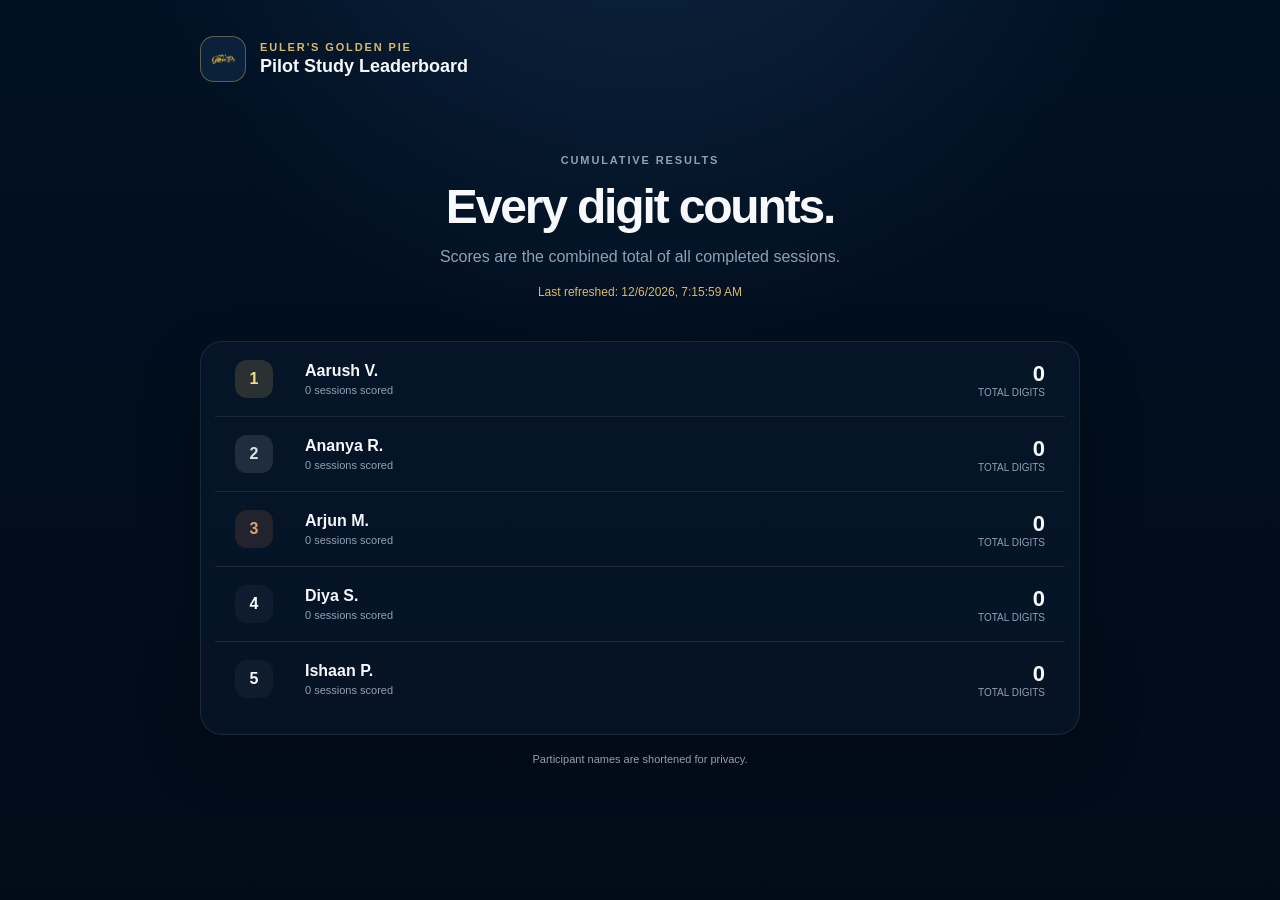
==== leaderboard-view.html @ 7e374f7e "Add files via upload" ====
<!DOCTYPE html>
<html lang="en">
<head>
  <meta charset="UTF-8">
  <meta name="viewport" content="width=device-width, initial-scale=1.0">
  <meta name="theme-color" content="#011023">
  <title>EGP Leaderboard</title>
  <link rel="icon" href="assets/favicon.png">
  <link rel="stylesheet" href="style.css">
</head>
<body class="public-page">
  <main class="public-shell">
    <div class="public-brand">
      <div class="brand-mark">
        <img src="assets/logo.png" alt="" onerror="this.style.display='none';this.nextElementSibling.style.display='grid';">
        <span class="fallback-logo">EGP</span>
      </div>
      <div>
        <p class="eyebrow">Euler's Golden Pie</p>
        <h1>Pilot Study Leaderboard</h1>
      </div>
    </div>

    <section class="public-hero">
      <p class="eyebrow">Cumulative Results</p>
      <h2>Every digit counts.</h2>
      <p>Scores are the combined total of all completed sessions.</p>
      <div id="publicUpdated" class="public-updated">Loading latest results…</div>
    </section>

    <section class="public-leaderboard-card">
      <div id="publicState" class="state-card">Loading leaderboard…</div>
      <div id="publicLeaderboardList" class="leaderboard-list public-list hidden"></div>
    </section>

    <p class="privacy-note">Participant names are shortened for privacy.</p>
  </main>

  <script src="config.js"></script>
  <script src="api.js"></script>
  <script src="public-leaderboard.js"></script>
</body>
</html>
---- style.css ----
:root{
  --bg:#011023;--panel:#081c32;--panel2:#0b233d;--line:rgba(255,255,255,.09);
  --text:#f7f9fc;--muted:#91a0b5;--gold:#d9b96d;--green:#35d07f;
  --yellow:#f1bd4b;--red:#ff646f;--shadow:0 24px 60px rgba(0,0,0,.28)
}
*{box-sizing:border-box}
body{margin:0;background:radial-gradient(circle at 50% -20%,rgba(45,91,137,.3),transparent 42%),linear-gradient(#011023,#020c19);color:var(--text);font-family:Inter,-apple-system,BlinkMacSystemFont,"Segoe UI",sans-serif;min-height:100vh}
button,input,select{font:inherit}
button{cursor:pointer}
.topbar{height:82px;padding:0 clamp(18px,5vw,72px);display:flex;align-items:center;justify-content:space-between;border-bottom:1px solid var(--line);background:rgba(1,16,35,.86);backdrop-filter:blur(18px);position:sticky;top:0;z-index:10}
.brand,.public-brand{display:flex;gap:14px;align-items:center}
.brand-mark{width:46px;height:46px;border-radius:14px;border:1px solid rgba(217,185,109,.4);display:grid;place-items:center;background:#0b2139}
.brand-mark img{width:35px;height:35px;object-fit:contain}.fallback-logo{display:none;color:var(--gold);font-size:12px;font-weight:900}
.eyebrow{margin:0;color:var(--gold);font-size:11px;font-weight:850;letter-spacing:.17em;text-transform:uppercase}
h1{margin:3px 0 0;font-size:18px}
.top-actions{display:flex;gap:10px;align-items:center}
.connection-badge{display:flex;gap:8px;align-items:center;border:1px solid var(--line);padding:8px 12px;border-radius:999px;color:var(--muted);font-size:12px}
.status-dot{width:8px;height:8px;border-radius:50%;background:#8390a2}.connection-badge.online .status-dot{background:var(--green)}.connection-badge.demo .status-dot{background:var(--yellow)}.connection-badge.offline .status-dot{background:var(--red)}
.icon-button{width:40px;height:40px;border-radius:12px;border:1px solid var(--line);background:rgba(255,255,255,.04);color:white;font-size:22px}
.shell{width:min(1180px,calc(100% - 32px));margin:28px auto 70px}
.main-tabs{display:inline-flex;padding:5px;background:rgba(255,255,255,.04);border:1px solid var(--line);border-radius:15px;margin-bottom:18px}
.main-tab{border:0;border-radius:11px;padding:11px 22px;color:var(--muted);background:transparent;font-weight:750}.main-tab.active{color:#07111e;background:linear-gradient(135deg,#edd18d,#caa65b)}
.tab-panel{display:none}.tab-panel.active{display:block}
.hero-panel{padding:30px;border:1px solid var(--line);border-radius:24px;background:linear-gradient(135deg,rgba(14,43,73,.96),rgba(5,20,38,.96));display:flex;justify-content:space-between;gap:24px;align-items:center;box-shadow:var(--shadow)}
.hero-panel h2,.public-hero h2{font-size:clamp(30px,4vw,48px);margin:9px 0 10px;letter-spacing:-.045em}.hero-copy,.public-hero p{color:var(--muted);margin:0;line-height:1.6}
.date-card,.public-link-box{min-width:255px;background:rgba(1,13,28,.55);border:1px solid var(--line);border-radius:16px;padding:16px}.date-card label,.public-link-box label,.field-label{display:block;color:var(--muted);font-size:11px;font-weight:800;letter-spacing:.12em;text-transform:uppercase;margin-bottom:8px}
.date-card input,.field-input,.public-link-box input,.search-input{width:100%;background:rgba(255,255,255,.04);border:1px solid var(--line);border-radius:11px;padding:12px;color:var(--text);outline:none;color-scheme:dark}.date-card input:focus,.field-input:focus,.search-input:focus{border-color:rgba(217,185,109,.65);box-shadow:0 0 0 3px rgba(217,185,109,.08)}
.public-link-box>div{display:flex;gap:8px}.public-link-box input{min-width:0}
.stats-grid{display:grid;grid-template-columns:repeat(5,1fr);gap:12px;margin:16px 0}
.stat-card{background:rgba(8,28,50,.82);border:1px solid var(--line);border-radius:17px;padding:19px}.stat-card span{display:block;color:var(--muted);font-size:11px;text-transform:uppercase;letter-spacing:.12em}.stat-card strong{display:block;font-size:31px;margin:8px 0 3px}.stat-card small{color:#718198}.present-accent{border-left:3px solid var(--green)}.late-accent{border-left:3px solid var(--yellow)}.absent-accent{border-left:3px solid var(--red)}
.workspace,.score-entry-card,.leaderboard-card,.daily-card,.public-leaderboard-card{background:rgba(6,22,40,.86);border:1px solid var(--line);border-radius:22px;box-shadow:var(--shadow)}
.toolbar{padding:17px;display:flex;gap:12px;justify-content:space-between;border-bottom:1px solid var(--line)}.search-input{max-width:570px}.toolbar-actions{display:flex;gap:8px}
.primary-button,.secondary-button,.ghost-button{border-radius:11px;padding:11px 15px;font-weight:780;border:1px solid transparent}.primary-button{background:linear-gradient(135deg,#edd18d,#caa65b);color:#07111e}.primary-button:disabled{opacity:.45;cursor:not-allowed}.secondary-button{background:rgba(217,185,109,.11);color:#f2d994;border-color:rgba(217,185,109,.25)}.ghost-button{background:transparent;color:var(--muted);border-color:var(--line)}.full-width{width:100%;margin-top:18px}
.section-heading{padding:22px 22px 12px;display:flex;justify-content:space-between;align-items:center}.section-heading h3{margin:0 0 5px;font-size:17px}.section-heading p{margin:0;color:var(--muted);font-size:12px}.compact-heading{padding:0 0 20px}.leaderboard-heading{padding-bottom:18px}
.participant-list{padding:0 12px 16px}.participant-card{display:flex;align-items:center;justify-content:space-between;gap:20px;padding:15px 10px;border-bottom:1px solid var(--line)}.participant-card:last-child{border-bottom:0}.participant-identity{display:flex;gap:12px;align-items:center}.avatar{width:42px;height:42px;border-radius:12px;background:#102e4e;border:1px solid var(--line);display:grid;place-items:center;color:var(--gold);font-weight:850;font-size:12px}.participant-name{margin:0 0 4px;font-size:15px}.participant-id{margin:0;color:var(--muted);font-size:11px}
.status-group{display:grid;grid-template-columns:repeat(3,112px);gap:8px}.status-button{height:41px;border-radius:10px;border:1px solid var(--line);background:rgba(255,255,255,.025);color:var(--muted);font-size:12px;font-weight:760}.status-button.present.active{background:rgba(53,208,127,.15);border-color:rgba(53,208,127,.5);color:#dfffee}.status-button.late.active{background:rgba(241,189,75,.15);border-color:rgba(241,189,75,.5);color:#fff2ce}.status-button.absent.active{background:rgba(255,100,111,.14);border-color:rgba(255,100,111,.5);color:#ffe1e4}
.action-bar{margin-top:14px;padding:15px 20px;border:1px solid var(--line);border-radius:17px;background:rgba(6,22,40,.92);display:flex;justify-content:space-between;align-items:center}.action-bar strong,.action-bar span{display:block}.action-bar span{color:var(--muted);font-size:11px;margin-top:4px}
.leaderboard-layout{display:grid;grid-template-columns:360px 1fr;gap:16px;margin-top:16px}.score-entry-card{padding:22px}.field-label{margin-top:15px}.info-note{margin-top:12px;padding:11px;border:1px solid rgba(217,185,109,.25);border-radius:10px;background:rgba(217,185,109,.08);color:#f2d994;font-size:12px}
.leaderboard-list{padding:0 14px 18px}.rank-row{display:grid;grid-template-columns:58px 1fr auto;align-items:center;gap:12px;padding:15px 10px;border-bottom:1px solid var(--line)}.rank-row:last-child{border-bottom:0}.rank-badge{width:38px;height:38px;border-radius:12px;background:rgba(255,255,255,.04);display:grid;place-items:center;font-weight:900}.rank-row.top-1 .rank-badge{background:rgba(217,185,109,.18);color:#f5d983}.rank-row.top-2 .rank-badge{background:rgba(190,199,210,.14);color:#dce3ec}.rank-row.top-3 .rank-badge{background:rgba(183,119,74,.16);color:#dda172}.rank-name{font-weight:780}.rank-sub{color:var(--muted);font-size:11px;margin-top:4px}.rank-score{text-align:right}.rank-score strong{font-size:22px}.rank-score span{display:block;color:var(--muted);font-size:10px;text-transform:uppercase}
.daily-card{margin-top:16px}.daily-score-list{padding:0 20px 18px}.daily-row{display:grid;grid-template-columns:1fr auto auto;gap:12px;padding:12px 0;border-bottom:1px solid var(--line);align-items:center}.daily-row:last-child{border-bottom:0}.daily-row button{padding:7px 10px}
.state-card{text-align:center;padding:52px 20px;color:var(--muted)}.hidden{display:none!important}
.toast{position:fixed;z-index:100;top:94px;left:50%;transform:translate(-50%,-15px);opacity:0;background:#0c263f;border:1px solid var(--line);border-radius:12px;padding:12px 16px;box-shadow:var(--shadow);transition:.2s}.toast.show{opacity:1;transform:translate(-50%,0)}
.public-page{padding:36px 16px}.public-shell{width:min(880px,100%);margin:auto}.public-brand{margin-bottom:28px}.public-hero{text-align:center;padding:42px 20px}.public-updated{margin-top:16px;color:var(--gold);font-size:12px}.public-leaderboard-card{overflow:hidden}.public-list .rank-row{padding:18px 20px}.privacy-note{text-align:center;color:var(--muted);font-size:11px;margin-top:18px}
@media(max-width:900px){.leaderboard-layout{grid-template-columns:1fr}.stats-grid{grid-template-columns:repeat(3,1fr)}.participant-card{flex-direction:column;align-items:flex-start}.status-group{width:100%;grid-template-columns:repeat(3,1fr)}}
@media(max-width:650px){.topbar{padding:0 14px}.connection-badge span:last-child{display:none}.shell{width:calc(100% - 18px);margin-top:16px}.hero-panel{flex-direction:column;align-items:stretch;padding:23px}.date-card,.public-link-box{min-width:0}.stats-grid{grid-template-columns:repeat(2,1fr)}.stat-card:last-child{grid-column:span 2}.toolbar{flex-direction:column}.toolbar-actions{display:grid;grid-template-columns:1fr 1fr}.main-tabs{display:flex}.main-tab{flex:1}.action-bar{gap:10px}.action-bar .primary-button{min-width:155px}.daily-row{grid-template-columns:1fr auto}.daily-row button{grid-column:1/-1}.public-link-box>div{flex-direction:column}}
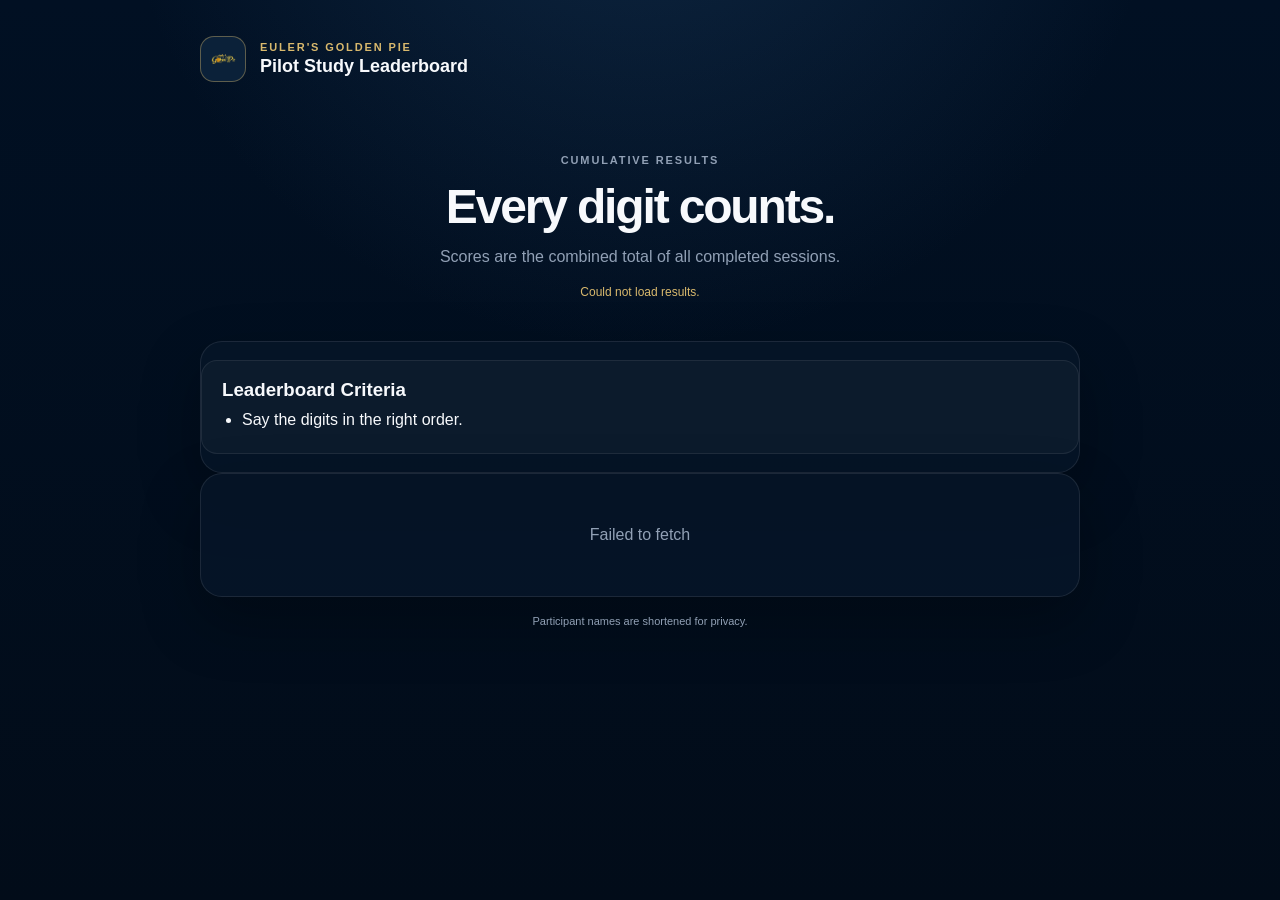
==== commit 25df4a95: "Add files via upload" ====
--- a/leaderboard-view.html
+++ b/leaderboard-view.html
@@ -28,6 +28,16 @@
       <div id="publicUpdated" class="public-updated">Loading latest results…</div>
     </section>
 
+
+    <section class="public-leaderboard-card">
+      <div class="criteria-card">
+        <h3>Leaderboard Criteria</h3>
+        <ul>
+          <li>Say the digits in the right order.</li>
+        </ul>
+      </div>
+    </section>
+
     <section class="public-leaderboard-card">
       <div id="publicState" class="state-card">Loading leaderboard…</div>
       <div id="publicLeaderboardList" class="leaderboard-list public-list hidden"></div>
--- a/style.css
+++ b/style.css
@@ -43,3 +43,15 @@
 .public-page{padding:36px 16px}.public-shell{width:min(880px,100%);margin:auto}.public-brand{margin-bottom:28px}.public-hero{text-align:center;padding:42px 20px}.public-updated{margin-top:16px;color:var(--gold);font-size:12px}.public-leaderboard-card{overflow:hidden}.public-list .rank-row{padding:18px 20px}.privacy-note{text-align:center;color:var(--muted);font-size:11px;margin-top:18px}
 @media(max-width:900px){.leaderboard-layout{grid-template-columns:1fr}.stats-grid{grid-template-columns:repeat(3,1fr)}.participant-card{flex-direction:column;align-items:flex-start}.status-group{width:100%;grid-template-columns:repeat(3,1fr)}}
 @media(max-width:650px){.topbar{padding:0 14px}.connection-badge span:last-child{display:none}.shell{width:calc(100% - 18px);margin-top:16px}.hero-panel{flex-direction:column;align-items:stretch;padding:23px}.date-card,.public-link-box{min-width:0}.stats-grid{grid-template-columns:repeat(2,1fr)}.stat-card:last-child{grid-column:span 2}.toolbar{flex-direction:column}.toolbar-actions{display:grid;grid-template-columns:1fr 1fr}.main-tabs{display:flex}.main-tab{flex:1}.action-bar{gap:10px}.action-bar .primary-button{min-width:155px}.daily-row{grid-template-columns:1fr auto}.daily-row button{grid-column:1/-1}.public-link-box>div{flex-direction:column}}
+
+
+.criteria-card{
+  margin:18px 0;
+  padding:18px 20px;
+  border:1px solid rgba(255,255,255,.08);
+  border-radius:16px;
+  background:rgba(255,255,255,.03);
+}
+.criteria-card h3{margin:0 0 10px}
+.criteria-card ul{margin:0;padding-left:20px}
+.criteria-card li{margin:6px 0}
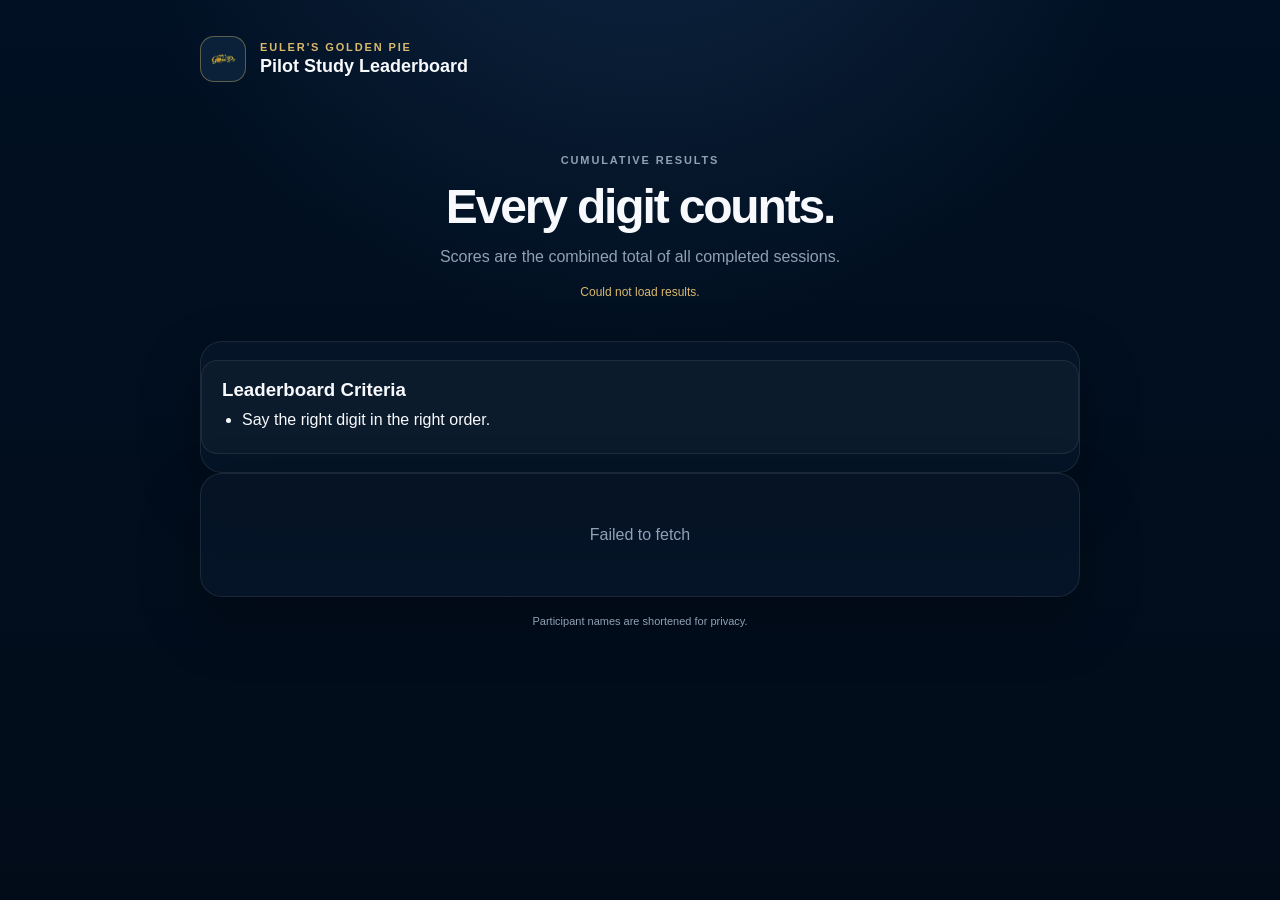
==== commit d75d7981: "Update leaderboard criteria text for clarity" ====
--- a/leaderboard-view.html
+++ b/leaderboard-view.html
@@ -33,7 +33,7 @@
       <div class="criteria-card">
         <h3>Leaderboard Criteria</h3>
         <ul>
-          <li>Say the digits in the right order.</li>
+          <li>Say the right digit in the right order.</li>
         </ul>
       </div>
     </section>
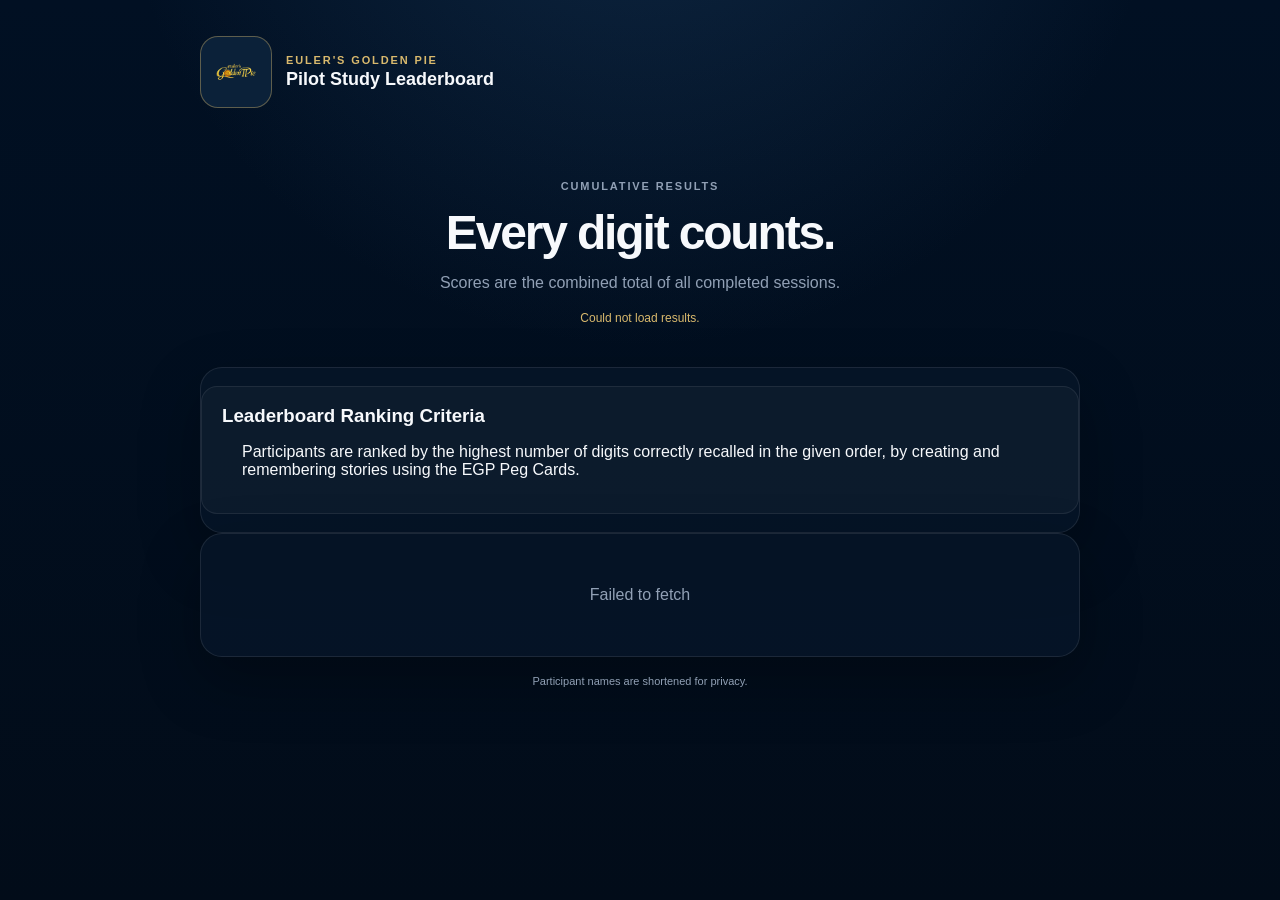
==== commit 699fbea2: "Revise leaderboard criteria heading and details Updated the heading and added details about ranking " ====
--- a/leaderboard-view.html
+++ b/leaderboard-view.html
@@ -31,9 +31,9 @@
 
     <section class="public-leaderboard-card">
       <div class="criteria-card">
-        <h3>Leaderboard Criteria</h3>
+        <h3>Leaderboard Ranking Criteria</h3>
         <ul>
-          <li>Say the right digit in the right order.</li>
+          <p>Participants are ranked by the highest number of digits correctly recalled in the given order, by creating and remembering stories using the EGP Peg Cards.</p>
         </ul>
       </div>
     </section>
--- a/style.css
+++ b/style.css
@@ -40,7 +40,7 @@
 .daily-card{margin-top:16px}.daily-score-list{padding:0 20px 18px}.daily-row{display:grid;grid-template-columns:1fr auto auto;gap:12px;padding:12px 0;border-bottom:1px solid var(--line);align-items:center}.daily-row:last-child{border-bottom:0}.daily-row button{padding:7px 10px}
 .state-card{text-align:center;padding:52px 20px;color:var(--muted)}.hidden{display:none!important}
 .toast{position:fixed;z-index:100;top:94px;left:50%;transform:translate(-50%,-15px);opacity:0;background:#0c263f;border:1px solid var(--line);border-radius:12px;padding:12px 16px;box-shadow:var(--shadow);transition:.2s}.toast.show{opacity:1;transform:translate(-50%,0)}
-.public-page{padding:36px 16px}.public-shell{width:min(880px,100%);margin:auto}.public-brand{margin-bottom:28px}.public-hero{text-align:center;padding:42px 20px}.public-updated{margin-top:16px;color:var(--gold);font-size:12px}.public-leaderboard-card{overflow:hidden}.public-list .rank-row{padding:18px 20px}.privacy-note{text-align:center;color:var(--muted);font-size:11px;margin-top:18px}
+.public-page{padding:36px 16px}.public-shell{width:min(880px,100%);margin:auto}.public-brand{margin-bottom:28px}.public-brand .brand-mark{width:72px;height:72px;border-radius:18px}.public-brand .brand-mark img{width:58px;height:58px}.public-hero{text-align:center;padding:42px 20px}.public-updated{margin-top:16px;color:var(--gold);font-size:12px}.public-leaderboard-card{overflow:hidden}.public-list .rank-row{padding:18px 20px}.privacy-note{text-align:center;color:var(--muted);font-size:11px;margin-top:18px}
 @media(max-width:900px){.leaderboard-layout{grid-template-columns:1fr}.stats-grid{grid-template-columns:repeat(3,1fr)}.participant-card{flex-direction:column;align-items:flex-start}.status-group{width:100%;grid-template-columns:repeat(3,1fr)}}
 @media(max-width:650px){.topbar{padding:0 14px}.connection-badge span:last-child{display:none}.shell{width:calc(100% - 18px);margin-top:16px}.hero-panel{flex-direction:column;align-items:stretch;padding:23px}.date-card,.public-link-box{min-width:0}.stats-grid{grid-template-columns:repeat(2,1fr)}.stat-card:last-child{grid-column:span 2}.toolbar{flex-direction:column}.toolbar-actions{display:grid;grid-template-columns:1fr 1fr}.main-tabs{display:flex}.main-tab{flex:1}.action-bar{gap:10px}.action-bar .primary-button{min-width:155px}.daily-row{grid-template-columns:1fr auto}.daily-row button{grid-column:1/-1}.public-link-box>div{flex-direction:column}}
 
